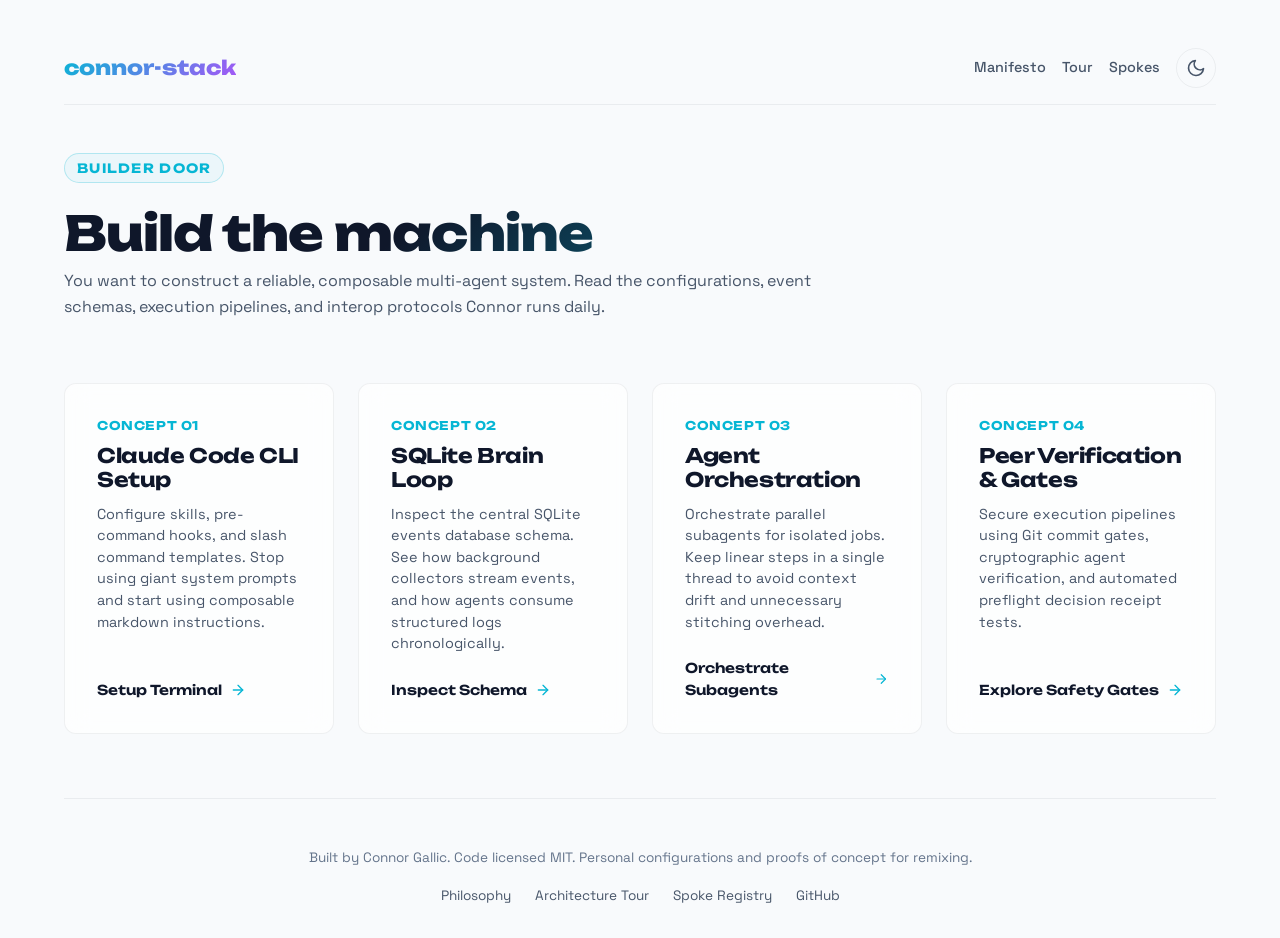
==== builder/index.html @ 99c13b55 "Build Choose-Your-Own-Adventure portal structure and setup prompts" ====
<!DOCTYPE html>
<html lang="en">
<head>
  <meta charset="UTF-8">
  <meta name="viewport" content="width=device-width, initial-scale=1.0">
  <title>connor-stack — Agent Builder Hub</title>
  <meta name="description" content="Build the machine. Explore Claude Code terminal setups, SQLite brain event loops, and subagent orchestration protocols.">
  <link rel="stylesheet" href="../index.css">
  <style>
    .builder-hero {
      margin-bottom: 4rem;
      animation: fadeIn 0.8s ease-out;
    }

    .concept-grid {
      display: grid;
      grid-template-columns: repeat(auto-fit, minmax(260px, 1fr));
      gap: 1.5rem;
      margin-bottom: 4rem;
    }

    .concept-card {
      background: var(--card-bg);
      border: 1px solid var(--card-border);
      border-radius: 12px;
      padding: 2rem;
      text-decoration: none;
      color: inherit;
      display: flex;
      flex-direction: column;
      position: relative;
      overflow: hidden;
      transition: all var(--transition-speed) var(--transition-bounce);
      backdrop-filter: blur(12px);
      -webkit-backdrop-filter: blur(12px);
    }

    .concept-card::before {
      content: '';
      position: absolute;
      top: 0;
      left: 0;
      right: 0;
      height: 2px;
      background: linear-gradient(90deg, transparent, var(--accent-cyan), transparent);
      opacity: 0;
      transition: opacity var(--transition-speed);
    }

    .concept-card:hover {
      transform: translateY(-6px);
      border-color: var(--accent-cyan);
      box-shadow: 0 15px 30px rgba(0, 0, 0, 0.1);
    }

    .concept-card:hover::before {
      opacity: 1;
    }

    .concept-num {
      font-family: var(--font-display);
      font-size: 0.75rem;
      font-weight: 700;
      color: var(--accent-cyan);
      text-transform: uppercase;
      letter-spacing: 0.05em;
      margin-bottom: 0.5rem;
    }

    .concept-title {
      font-size: 1.25rem;
      font-weight: 700;
      margin-bottom: 0.75rem;
      color: var(--text-primary);
    }

    .concept-desc {
      font-size: 0.9rem;
      color: var(--text-secondary);
      margin-bottom: 1.5rem;
      flex-grow: 1;
      line-height: 1.5;
    }

    .concept-action {
      font-family: var(--font-display);
      font-weight: 600;
      font-size: 0.85rem;
      display: flex;
      align-items: center;
      gap: 0.5rem;
      color: var(--text-primary);
      margin-top: auto;
    }

    .arrow-icon {
      transition: transform var(--transition-speed) var(--transition-bounce);
      color: var(--accent-cyan);
    }

    .concept-card:hover .arrow-icon {
      transform: translateX(4px);
    }
  </style>
</head>
<body>

  <div class="layout-container">
    <!-- Navigation bar -->
    <header class="nav-header" role="banner">
      <a href="../index.html" class="brand" id="nav-brand-link">
        <span class="brand-accent">connor-stack</span>
      </a>
      <nav class="nav-actions" role="navigation" aria-label="Main Navigation">
        <a href="../philosophy.html" class="nav-link" id="nav-philosophy-link">Manifesto</a>
        <a href="../tour.html" class="nav-link" id="nav-tour-link">Tour</a>
        <a href="../spokes.html" class="nav-link" id="nav-spokes-link">Spokes</a>
        <button class="theme-toggle-btn" id="theme-toggle-button" aria-label="Toggle color theme" title="Toggle dark/light mode">
          <svg width="20" height="20" viewBox="0 0 24 24" fill="none" stroke="currentColor" stroke-width="2" stroke-linecap="round" stroke-linejoin="round" class="theme-icon">
            <circle cx="12" cy="12" r="4"></circle>
            <path d="M12 2v2"></path>
            <path d="M12 20v2"></path>
            <path d="M5 5l1.5 1.5"></path>
            <path d="M17.5 17.5L19 19"></path>
            <path d="M2 12h2"></path>
            <path d="M20 12h2"></path>
            <path d="M5 19l1.5-1.5"></path>
            <path d="M17.5 6.5L19 5"></path>
          </svg>
        </button>
      </nav>
    </header>

    <!-- Main Content Area -->
    <main role="main">
      <section class="builder-hero" aria-labelledby="builder-heading">
        <span class="hero-tag" style="color: var(--accent-cyan); border-color: rgba(6, 182, 212, 0.25); background-color: rgba(6, 182, 212, 0.05);">Builder Door</span>
        <h1 class="hero-title" id="builder-heading" style="text-align: left; margin-bottom: 0.5rem; background: linear-gradient(135deg, var(--text-primary) 30%, var(--accent-cyan)); -webkit-background-clip: text; -webkit-text-fill-color: transparent;">Build the machine</h1>
        <p style="margin-bottom: 2rem; max-width: 800px; color: var(--text-secondary);">
          You want to construct a reliable, composable multi-agent system. Read the configurations, event schemas, execution pipelines, and interop protocols Connor runs daily.
        </p>
      </section>

      <!-- Grid of Concept Pages -->
      <section class="concept-grid" aria-label="Builder Concepts">
        
        <!-- Concept 1: Claude Code config -->
        <a href="power-user.html" class="concept-card" id="card-config-link">
          <span class="concept-num">Concept 01</span>
          <h2 class="concept-title">Claude Code CLI Setup</h2>
          <p class="concept-desc">Configure skills, pre-command hooks, and slash command templates. Stop using giant system prompts and start using composable markdown instructions.</p>
          <span class="concept-action">
            <span>Setup Terminal</span>
            <svg class="arrow-icon" width="16" height="16" viewBox="0 0 24 24" fill="none" stroke="currentColor" stroke-width="2" stroke-linecap="round" stroke-linejoin="round">
              <line x1="5" y1="12" x2="19" y2="12"></line>
              <polyline points="12 5 19 12 12 19"></polyline>
            </svg>
          </span>
        </a>

        <!-- Concept 2: Brain Loop SQLite -->
        <a href="brain-loop.html" class="concept-card" id="card-brain-link">
          <span class="concept-num">Concept 02</span>
          <h2 class="concept-title">SQLite Brain Loop</h2>
          <p class="concept-desc">Inspect the central SQLite events database schema. See how background collectors stream events, and how agents consume structured logs chronologically.</p>
          <span class="concept-action">
            <span>Inspect Schema</span>
            <svg class="arrow-icon" width="16" height="16" viewBox="0 0 24 24" fill="none" stroke="currentColor" stroke-width="2" stroke-linecap="round" stroke-linejoin="round">
              <line x1="5" y1="12" x2="19" y2="12"></line>
              <polyline points="12 5 19 12 12 19"></polyline>
            </svg>
          </span>
        </a>

        <!-- Concept 3: Orchestration flow -->
        <a href="orchestration.html" class="concept-card" id="card-orch-link">
          <span class="concept-num">Concept 03</span>
          <h2 class="concept-title">Agent Orchestration</h2>
          <p class="concept-desc">Orchestrate parallel subagents for isolated jobs. Keep linear steps in a single thread to avoid context drift and unnecessary stitching overhead.</p>
          <span class="concept-action">
            <span>Orchestrate Subagents</span>
            <svg class="arrow-icon" width="16" height="16" viewBox="0 0 24 24" fill="none" stroke="currentColor" stroke-width="2" stroke-linecap="round" stroke-linejoin="round">
              <line x1="5" y1="12" x2="19" y2="12"></line>
              <polyline points="12 5 19 12 12 19"></polyline>
            </svg>
          </span>
        </a>

        <!-- Concept 4: Peer interop safety -->
        <a href="a2a.html" class="concept-card" id="card-interop-link">
          <span class="concept-num">Concept 04</span>
          <h2 class="concept-title">Peer Verification & Gates</h2>
          <p class="concept-desc">Secure execution pipelines using Git commit gates, cryptographic agent verification, and automated preflight decision receipt tests.</p>
          <span class="concept-action">
            <span>Explore Safety Gates</span>
            <svg class="arrow-icon" width="16" height="16" viewBox="0 0 24 24" fill="none" stroke="currentColor" stroke-width="2" stroke-linecap="round" stroke-linejoin="round">
              <line x1="5" y1="12" x2="19" y2="12"></line>
              <polyline points="12 5 19 12 12 19"></polyline>
            </svg>
          </span>
        </a>

      </section>
    </main>

    <!-- Footer Area -->
    <footer class="footer" role="contentinfo">
      <p class="footer-text">Built by Connor Gallic. Code licensed MIT. Personal configurations and proofs of concept for remixing.</p>
      <div class="footer-links">
        <a href="../philosophy.html" class="footer-link">Philosophy</a>
        <a href="../tour.html" class="footer-link">Architecture Tour</a>
        <a href="../spokes.html" class="footer-link">Spoke Registry</a>
        <a href="https://github.com/cgallic/connor-stack" class="footer-link" target="_blank" rel="noopener">GitHub</a>
      </div>
    </footer>
  </div>

  <script>
    // Theme control using light-dark() CSS reactivity and color-scheme properties
    const themeBtn = document.getElementById('theme-toggle-button');
    let currentTheme = localStorage.getItem('theme');
    if (!currentTheme) {
      currentTheme = window.matchMedia('(prefers-color-scheme: light)').matches ? 'light' : 'dark';
    }
    document.documentElement.style.colorScheme = currentTheme;
    updateThemeIcon(currentTheme);
    
    themeBtn.addEventListener('click', () => {
      const isDark = document.documentElement.style.colorScheme === 'dark';
      const nextTheme = isDark ? 'light' : 'dark';
      document.documentElement.style.colorScheme = nextTheme;
      localStorage.setItem('theme', nextTheme);
      updateThemeIcon(nextTheme);
    });

    function updateThemeIcon(theme) {
      const isDark = theme === 'dark';
      themeBtn.querySelector('.theme-icon').innerHTML = isDark 
        ? `<circle cx="12" cy="12" r="4"></circle><path d="M12 2v2"></path><path d="M12 20v2"></path><path d="M5 5l1.5 1.5"></path><path d="M17.5 17.5L19 19"></path><path d="M2 12h2"></path><path d="M20 12h2"></path><path d="M5 19l1.5-1.5"></path><path d="M17.5 6.5L19 5"></path>`
        : `<path d="M21 12.79A9 9 0 1 1 11.21 3 7 7 0 0 0 21 12.79z"></path>`;
    }
  </script>
</body>
</html>
---- index.css ----
@import url('https://fonts.googleapis.com/css2?family=Space+Grotesk:wght@400;500;600;700&family=Unbounded:wght@300;400;500;600;700;800;900&display=swap');

:root {
  color-scheme: dark light;
  
  /* Palette definitions using modern color spec */
  --bg-dark: #08070b;
  --bg-light: #f8fafc;
  --text-dark: #fafafa;
  --text-light: #0f172a;
  
  --primary-glow: rgba(59, 130, 246, 0.15);
  --accent-cyan: #06b6d4;
  --accent-blue: #3b82f6;
  --accent-purple: #a855f7;
  --accent-pink: #ec4899;
  
  /* Apply light-dark() native utility */
  --background: light-dark(var(--bg-light), var(--bg-dark));
  --text-primary: light-dark(var(--text-light), var(--text-dark));
  --text-secondary: light-dark(#475569, #94a3b8);
  --text-muted: light-dark(#64748b, #64748b);
  
  --card-bg: light-dark(rgba(255, 255, 255, 0.7), rgba(13, 12, 18, 0.6));
  --card-border: light-dark(rgba(15, 23, 42, 0.06), rgba(255, 255, 255, 0.05));
  --card-border-hover: light-dark(rgba(59, 130, 246, 0.3), rgba(6, 182, 212, 0.3));
  
  --nav-bg: light-dark(rgba(241, 245, 249, 0.8), rgba(8, 7, 11, 0.7));
  
  --scrollbar-thumb: light-dark(#cbd5e1, #1e1b4b);
  --scrollbar-track: light-dark(#f1f5f9, #08070b);
  
  --code-bg: light-dark(#f1f5f9, #111019);
  --code-border: light-dark(#e2e8f0, #222035);
  
  --font-display: 'Unbounded', -apple-system, BlinkMacSystemFont, 'Segoe UI', Roboto, sans-serif;
  --font-sans: 'Space Grotesk', -apple-system, BlinkMacSystemFont, 'Segoe UI', Roboto, sans-serif;
  
  --transition-speed: 0.3s;
  --transition-bounce: cubic-bezier(0.34, 1.56, 0.64, 1);
}

/* Reset and base configurations */
* {
  box-sizing: border-box;
  margin: 0;
  padding: 0;
}

html {
  scroll-behavior: smooth;
  height: 100%;
}

body {
  background-color: var(--background);
  color: var(--text-primary);
  font-family: var(--font-sans);
  line-height: 1.6;
  min-height: 100%;
  overflow-x: hidden;
  transition: background-color var(--transition-speed) ease, color var(--transition-speed) ease;
}

/* Scrollbar customization */
body {
  scrollbar-color: var(--scrollbar-thumb) var(--scrollbar-track);
  scrollbar-width: thin;
}

::-webkit-scrollbar {
  width: 8px;
  height: 8px;
}

::-webkit-scrollbar-track {
  background: var(--scrollbar-track);
}

::-webkit-scrollbar-thumb {
  background: var(--scrollbar-thumb);
  border-radius: 4px;
}

/* Typography styles matching voice rules (no visual clutter, clean weights) */
h1, h2, h3, h4, h5, h6 {
  font-family: var(--font-display);
  font-weight: 700;
  letter-spacing: -0.02em;
  line-height: 1.2;
}

p {
  font-weight: 400;
  color: var(--text-secondary);
}

/* Selection highlight */
::selection {
  background-color: rgba(6, 182, 212, 0.25);
  color: inherit;
}

/* Main Layout Grid */
.layout-container {
  max-width: 1200px;
  margin: 0 auto;
  padding: 2rem 1.5rem;
  display: flex;
  flex-direction: column;
  min-height: 100vh;
}

/* Navigation bar */
.nav-header {
  display: flex;
  justify-content: space-between;
  align-items: center;
  padding: 1rem 0;
  margin-bottom: 3rem;
  border-bottom: 1px solid var(--card-border);
}

.brand {
  font-family: var(--font-display);
  font-size: 1.25rem;
  font-weight: 800;
  text-decoration: none;
  color: var(--text-primary);
  display: flex;
  align-items: center;
  gap: 0.5rem;
}

.brand-accent {
  background: linear-gradient(135deg, var(--accent-cyan), var(--accent-purple));
  -webkit-background-clip: text;
  -webkit-text-fill-color: transparent;
}

.nav-actions {
  display: flex;
  align-items: center;
  gap: 1rem;
}

.nav-link {
  text-decoration: none;
  color: var(--text-secondary);
  font-size: 0.9rem;
  font-weight: 500;
  transition: color var(--transition-speed) ease;
}

.nav-link:hover {
  color: var(--text-primary);
}

/* Theme Toggle Button */
.theme-toggle-btn {
  background: none;
  border: 1px solid var(--card-border);
  border-radius: 9999px;
  width: 40px;
  height: 40px;
  cursor: pointer;
  display: flex;
  align-items: center;
  justify-content: center;
  color: var(--text-secondary);
  transition: all var(--transition-speed) ease;
}

.theme-toggle-btn:hover {
  border-color: var(--accent-cyan);
  color: var(--text-primary);
  box-shadow: 0 0 10px rgba(6, 182, 212, 0.15);
}

/* Hero Section */
.hero {
  text-align: center;
  margin-bottom: 4rem;
  animation: fadeIn 0.8s ease-out;
}

.hero-tag {
  display: inline-block;
  font-family: var(--font-display);
  font-size: 0.8rem;
  font-weight: 700;
  text-transform: uppercase;
  letter-spacing: 0.1em;
  padding: 0.25rem 0.75rem;
  border: 1px solid rgba(6, 182, 212, 0.25);
  border-radius: 9999px;
  color: var(--accent-cyan);
  background-color: rgba(6, 182, 212, 0.05);
  margin-bottom: 1.5rem;
}

.hero-title {
  font-size: 3rem;
  font-weight: 800;
  margin-bottom: 1rem;
  line-height: 1.1;
  background: linear-gradient(135deg, var(--text-primary) 30%, var(--text-secondary));
  -webkit-background-clip: text;
  -webkit-text-fill-color: transparent;
}

.hero-subtitle {
  font-size: 1.25rem;
  max-width: 600px;
  margin: 0 auto;
  color: var(--text-secondary);
}

/* Media Video Section */
.video-showcase {
  margin-bottom: 5rem;
  animation: fadeIn 1s ease-out;
}

.video-wrapper {
  position: relative;
  width: 100%;
  max-width: 800px;
  margin: 0 auto;
  aspect-ratio: 16/9;
  border-radius: 12px;
  overflow: hidden;
  background: var(--card-bg);
  border: 1px solid var(--card-border);
  box-shadow: 0 20px 40px rgba(0, 0, 0, 0.2);
}

.video-placeholder {
  position: absolute;
  inset: 0;
  display: flex;
  flex-direction: column;
  align-items: center;
  justify-content: center;
  text-align: center;
  background: radial-gradient(circle at center, rgba(13, 12, 18, 0.8) 0%, rgba(8, 7, 11, 0.95) 100%);
  padding: 2rem;
  z-index: 2;
  transition: opacity var(--transition-speed) ease;
}

.video-placeholder-title {
  font-size: 1.5rem;
  font-weight: 700;
  margin-bottom: 0.5rem;
  color: var(--text-dark);
}

.video-placeholder-desc {
  font-size: 0.95rem;
  color: var(--text-secondary);
  max-width: 400px;
  margin-bottom: 2rem;
}

.play-trigger {
  background: linear-gradient(135deg, var(--accent-cyan), var(--accent-blue));
  border: none;
  border-radius: 9999px;
  padding: 1rem 2rem;
  font-family: var(--font-display);
  font-size: 0.95rem;
  font-weight: 700;
  color: #ffffff;
  cursor: pointer;
  display: flex;
  align-items: center;
  gap: 0.75rem;
  box-shadow: 0 10px 25px rgba(6, 182, 212, 0.3);
  transition: all var(--transition-speed) var(--transition-bounce);
}

.play-trigger:hover {
  transform: scale(1.05);
  box-shadow: 0 15px 30px rgba(6, 182, 212, 0.4);
}

.play-icon {
  width: 0;
  height: 0;
  border-top: 6px solid transparent;
  border-bottom: 6px solid transparent;
  border-left: 10px solid #ffffff;
}

/* Card Doors Grid */
.doors-grid {
  display: grid;
  grid-template-columns: repeat(auto-fit, minmax(320px, 1fr));
  gap: 2rem;
  margin-bottom: 5rem;
}

.door-card {
  background: var(--card-bg);
  border: 1px solid var(--card-border);
  border-radius: 12px;
  padding: 2.5rem 2rem;
  text-decoration: none;
  color: inherit;
  display: flex;
  flex-direction: column;
  position: relative;
  overflow: hidden;
  transition: all var(--transition-speed) var(--transition-bounce);
  backdrop-filter: blur(12px);
  -webkit-backdrop-filter: blur(12px);
}

.door-card::before {
  content: '';
  position: absolute;
  top: 0;
  left: 0;
  right: 0;
  height: 2px;
  background: linear-gradient(90deg, transparent, transparent);
  transition: background var(--transition-speed) ease;
}

.door-card:hover {
  transform: translateY(-6px);
  border-color: var(--card-border-hover);
  box-shadow: 0 15px 30px rgba(8, 7, 11, 0.15), 0 0 20px rgba(6, 182, 212, 0.05);
}

.door-card.marketer:hover::before {
  background: linear-gradient(90deg, transparent, var(--accent-pink), transparent);
}

.door-card.builder:hover::before {
  background: linear-gradient(90deg, transparent, var(--accent-cyan), transparent);
}

.door-card.curious:hover::before {
  background: linear-gradient(90deg, transparent, var(--accent-purple), transparent);
}

.door-icon-wrapper {
  width: 48px;
  height: 48px;
  border-radius: 8px;
  display: flex;
  align-items: center;
  justify-content: center;
  margin-bottom: 1.5rem;
  background-color: rgba(255, 255, 255, 0.03);
  border: 1px solid var(--card-border);
}

.door-card.marketer .door-icon-wrapper {
  color: var(--accent-pink);
  background-color: rgba(236, 72, 153, 0.05);
  border-color: rgba(236, 72, 153, 0.1);
}

.door-card.builder .door-icon-wrapper {
  color: var(--accent-cyan);
  background-color: rgba(6, 182, 212, 0.05);
  border-color: rgba(6, 182, 212, 0.1);
}

.door-card.curious .door-icon-wrapper {
  color: var(--accent-purple);
  background-color: rgba(168, 85, 247, 0.05);
  border-color: rgba(168, 85, 247, 0.1);
}

.door-title {
  font-size: 1.5rem;
  font-weight: 700;
  margin-bottom: 0.75rem;
  color: var(--text-primary);
  display: flex;
  align-items: center;
  justify-content: space-between;
}

.door-meta {
  font-size: 0.8rem;
  text-transform: uppercase;
  letter-spacing: 0.05em;
  font-weight: 600;
  margin-bottom: 0.25rem;
}

.door-card.marketer .door-meta { color: var(--accent-pink); }
.door-card.builder .door-meta { color: var(--accent-cyan); }
.door-card.curious .door-meta { color: var(--accent-purple); }

.door-desc {
  font-size: 0.95rem;
  color: var(--text-secondary);
  margin-bottom: 2rem;
  flex-grow: 1;
}

.door-action {
  font-family: var(--font-display);
  font-weight: 600;
  font-size: 0.9rem;
  display: flex;
  align-items: center;
  gap: 0.5rem;
  color: var(--text-primary);
}

.arrow-icon {
  transition: transform var(--transition-speed) var(--transition-bounce);
}

.door-card:hover .arrow-icon {
  transform: translateX(4px);
}

/* Footer rules */
.footer {
  margin-top: auto;
  padding-top: 3rem;
  border-top: 1px solid var(--card-border);
  text-align: center;
}

.footer-text {
  font-size: 0.85rem;
  color: var(--text-muted);
}

.footer-links {
  display: flex;
  justify-content: center;
  gap: 1.5rem;
  margin-top: 1rem;
}

.footer-link {
  text-decoration: none;
  font-size: 0.85rem;
  color: var(--text-secondary);
  transition: color var(--transition-speed) ease;
}

.footer-link:hover {
  color: var(--text-primary);
}

/* Keyframes animations */
@keyframes fadeIn {
  from {
    opacity: 0;
    transform: translateY(10px);
  }
  to {
    opacity: 1;
    transform: translateY(0);
  }
}

/* Responsive breakdowns */
@media (max-width: 768px) {
  .hero-title {
    font-size: 2.25rem;
  }
  
  .hero-subtitle {
    font-size: 1.1rem;
  }
  
  .doors-grid {
    grid-template-columns: 1fr;
  }
}
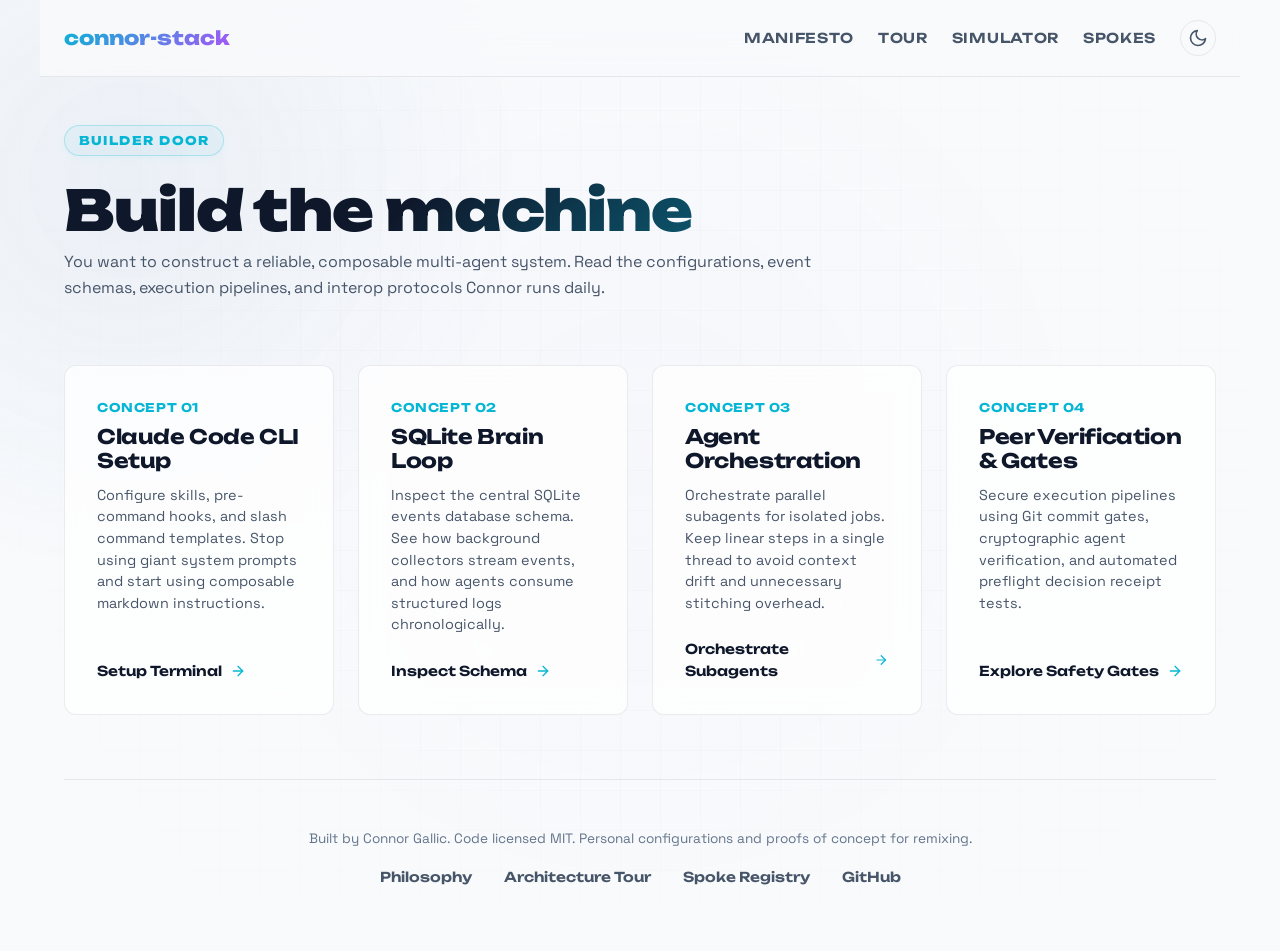
==== commit f35324cf: "feat: implement interactive hacking console, audio synthesizer, matrix canvas, mouse-glow tracking, " ====
--- a/builder/index.html
+++ b/builder/index.html
@@ -114,6 +114,7 @@
       <nav class="nav-actions" role="navigation" aria-label="Main Navigation">
         <a href="../philosophy.html" class="nav-link" id="nav-philosophy-link">Manifesto</a>
         <a href="../tour.html" class="nav-link" id="nav-tour-link">Tour</a>
+        <a href="../cmo-simulator.html" class="nav-link" id="nav-simulator-link">Simulator</a>
         <a href="../spokes.html" class="nav-link" id="nav-spokes-link">Spokes</a>
         <button class="theme-toggle-btn" id="theme-toggle-button" aria-label="Toggle color theme" title="Toggle dark/light mode">
           <svg width="20" height="20" viewBox="0 0 24 24" fill="none" stroke="currentColor" stroke-width="2" stroke-linecap="round" stroke-linejoin="round" class="theme-icon">
--- a/index.css
+++ b/index.css
@@ -1,12 +1,12 @@
-@import url('https://fonts.googleapis.com/css2?family=Space+Grotesk:wght@400;500;600;700&family=Unbounded:wght@300;400;500;600;700;800;900&display=swap');
+@import url('https://fonts.googleapis.com/css2?family=Space+Grotesk:wght@400;500;600;700&family=Unbounded:wght@300;400;500;600;700;800;900&family=Space+Mono:wght@400;700&display=swap');
 
 :root {
   color-scheme: dark light;
   
   /* Palette definitions using modern color spec */
-  --bg-dark: #08070b;
+  --bg-dark: #07060a;
   --bg-light: #f8fafc;
-  --text-dark: #fafafa;
+  --text-dark: #fcfcfd;
   --text-light: #0f172a;
   
   --primary-glow: rgba(59, 130, 246, 0.15);
@@ -21,20 +21,21 @@
   --text-secondary: light-dark(#475569, #94a3b8);
   --text-muted: light-dark(#64748b, #64748b);
   
-  --card-bg: light-dark(rgba(255, 255, 255, 0.7), rgba(13, 12, 18, 0.6));
-  --card-border: light-dark(rgba(15, 23, 42, 0.06), rgba(255, 255, 255, 0.05));
-  --card-border-hover: light-dark(rgba(59, 130, 246, 0.3), rgba(6, 182, 212, 0.3));
-  
-  --nav-bg: light-dark(rgba(241, 245, 249, 0.8), rgba(8, 7, 11, 0.7));
+  --card-bg: light-dark(rgba(255, 255, 255, 0.75), rgba(13, 12, 19, 0.45));
+  --card-border: light-dark(rgba(15, 23, 42, 0.08), rgba(255, 255, 255, 0.08));
+  --card-border-hover: light-dark(rgba(6, 182, 212, 0.4), rgba(6, 182, 212, 0.4));
+  
+  --nav-bg: light-dark(rgba(248, 250, 252, 0.85), rgba(7, 6, 10, 0.75));
   
   --scrollbar-thumb: light-dark(#cbd5e1, #1e1b4b);
-  --scrollbar-track: light-dark(#f1f5f9, #08070b);
-  
-  --code-bg: light-dark(#f1f5f9, #111019);
-  --code-border: light-dark(#e2e8f0, #222035);
+  --scrollbar-track: light-dark(#f1f5f9, #07060a);
+  
+  --code-bg: light-dark(#f1f5f9, #11101a);
+  --code-border: light-dark(#e2e8f0, #222036);
   
   --font-display: 'Unbounded', -apple-system, BlinkMacSystemFont, 'Segoe UI', Roboto, sans-serif;
   --font-sans: 'Space Grotesk', -apple-system, BlinkMacSystemFont, 'Segoe UI', Roboto, sans-serif;
+  --font-mono: 'Space Mono', 'Courier New', Courier, monospace;
   
   --transition-speed: 0.3s;
   --transition-bounce: cubic-bezier(0.34, 1.56, 0.64, 1);
@@ -59,7 +60,36 @@
   line-height: 1.6;
   min-height: 100%;
   overflow-x: hidden;
+  position: relative;
   transition: background-color var(--transition-speed) ease, color var(--transition-speed) ease;
+}
+
+/* Grid & glow backdrops */
+body::before {
+  content: '';
+  position: fixed;
+  inset: 0;
+  background: 
+    radial-gradient(circle 800px at var(--mouse-x, 10%) var(--mouse-y, 20%), light-dark(rgba(6, 182, 212, 0.05), rgba(6, 182, 212, 0.12)) 0%, transparent 50%),
+    radial-gradient(circle 800px at calc(100% - var(--mouse-x, 90%)) calc(100% - var(--mouse-y, 80%)), light-dark(rgba(236, 72, 153, 0.04), rgba(236, 72, 153, 0.1)) 0%, transparent 50%),
+    radial-gradient(circle at 50% 50%, light-dark(rgba(168, 85, 247, 0.02), rgba(168, 85, 247, 0.04)) 0%, transparent 60%);
+  z-index: -2;
+  pointer-events: none;
+}
+
+body::after {
+  content: '';
+  position: fixed;
+  inset: 0;
+  background-image: 
+    linear-gradient(light-dark(rgba(15, 23, 42, 0.015), rgba(255, 255, 255, 0.015)) 1px, transparent 1px),
+    linear-gradient(90deg, light-dark(rgba(15, 23, 42, 0.015), rgba(255, 255, 255, 0.015)) 1px, transparent 1px);
+  background-size: 40px 40px;
+  background-position: center;
+  z-index: -1;
+  pointer-events: none;
+  mask-image: radial-gradient(circle at 50% 50%, rgba(0,0,0,1) 40%, rgba(0,0,0,0.1) 95%);
+  -webkit-mask-image: radial-gradient(circle at 50% 50%, rgba(0,0,0,1) 40%, rgba(0,0,0,0.1) 95%);
 }
 
 /* Scrollbar customization */
@@ -82,7 +112,7 @@
   border-radius: 4px;
 }
 
-/* Typography styles matching voice rules (no visual clutter, clean weights) */
+/* Typography */
 h1, h2, h3, h4, h5, h6 {
   font-family: var(--font-display);
   font-weight: 700;
@@ -101,29 +131,40 @@
   color: inherit;
 }
 
-/* Main Layout Grid */
+/* Layout */
 .layout-container {
   max-width: 1200px;
   margin: 0 auto;
-  padding: 2rem 1.5rem;
+  padding: 0 1.5rem 4rem 1.5rem;
   display: flex;
   flex-direction: column;
   min-height: 100vh;
 }
 
-/* Navigation bar */
+/* Sticky Navigation bar */
 .nav-header {
+  position: sticky;
+  top: 0;
   display: flex;
   justify-content: space-between;
   align-items: center;
-  padding: 1rem 0;
-  margin-bottom: 3rem;
+  padding: 1.25rem 1.5rem;
+  margin: 0 -1.5rem 3rem -1.5rem;
+  background: var(--nav-bg);
+  backdrop-filter: blur(20px);
+  -webkit-backdrop-filter: blur(20px);
   border-bottom: 1px solid var(--card-border);
+  z-index: 100;
+  transition: border-color var(--transition-speed);
+}
+
+.nav-header:hover {
+  border-color: rgba(6, 182, 212, 0.2);
 }
 
 .brand {
   font-family: var(--font-display);
-  font-size: 1.25rem;
+  font-size: 1.2rem;
   font-weight: 800;
   text-decoration: none;
   color: var(--text-primary);
@@ -141,19 +182,22 @@
 .nav-actions {
   display: flex;
   align-items: center;
-  gap: 1rem;
+  gap: 1.5rem;
 }
 
 .nav-link {
   text-decoration: none;
   color: var(--text-secondary);
-  font-size: 0.9rem;
-  font-weight: 500;
+  font-size: 0.85rem;
+  font-weight: 600;
+  font-family: var(--font-display);
+  text-transform: uppercase;
+  letter-spacing: 0.05em;
   transition: color var(--transition-speed) ease;
 }
 
-.nav-link:hover {
-  color: var(--text-primary);
+.nav-link:hover, .nav-link.active {
+  color: var(--accent-cyan);
 }
 
 /* Theme Toggle Button */
@@ -161,8 +205,8 @@
   background: none;
   border: 1px solid var(--card-border);
   border-radius: 9999px;
-  width: 40px;
-  height: 40px;
+  width: 36px;
+  height: 36px;
   cursor: pointer;
   display: flex;
   align-items: center;
@@ -174,12 +218,13 @@
 .theme-toggle-btn:hover {
   border-color: var(--accent-cyan);
   color: var(--text-primary);
-  box-shadow: 0 0 10px rgba(6, 182, 212, 0.15);
+  box-shadow: 0 0 12px rgba(6, 182, 212, 0.2);
 }
 
 /* Hero Section */
 .hero {
   text-align: center;
+  margin-top: 1rem;
   margin-bottom: 4rem;
   animation: fadeIn 0.8s ease-out;
 }
@@ -187,113 +232,38 @@
 .hero-tag {
   display: inline-block;
   font-family: var(--font-display);
-  font-size: 0.8rem;
-  font-weight: 700;
+  font-size: 0.75rem;
+  font-weight: 800;
   text-transform: uppercase;
-  letter-spacing: 0.1em;
-  padding: 0.25rem 0.75rem;
-  border: 1px solid rgba(6, 182, 212, 0.25);
+  letter-spacing: 0.12em;
+  padding: 0.3rem 0.85rem;
+  border: 1px solid rgba(6, 182, 212, 0.2);
   border-radius: 9999px;
   color: var(--accent-cyan);
-  background-color: rgba(6, 182, 212, 0.05);
+  background-color: rgba(6, 182, 212, 0.04);
   margin-bottom: 1.5rem;
+  box-shadow: 0 2px 10px rgba(6, 182, 212, 0.05);
 }
 
 .hero-title {
-  font-size: 3rem;
-  font-weight: 800;
-  margin-bottom: 1rem;
+  font-size: 3.5rem;
+  font-weight: 900;
+  margin-bottom: 1.25rem;
   line-height: 1.1;
-  background: linear-gradient(135deg, var(--text-primary) 30%, var(--text-secondary));
+  background: linear-gradient(135deg, var(--text-primary) 40%, var(--text-secondary));
   -webkit-background-clip: text;
   -webkit-text-fill-color: transparent;
 }
 
 .hero-subtitle {
-  font-size: 1.25rem;
-  max-width: 600px;
+  font-size: 1.2rem;
+  max-width: 680px;
   margin: 0 auto;
   color: var(--text-secondary);
-}
-
-/* Media Video Section */
-.video-showcase {
-  margin-bottom: 5rem;
-  animation: fadeIn 1s ease-out;
-}
-
-.video-wrapper {
-  position: relative;
-  width: 100%;
-  max-width: 800px;
-  margin: 0 auto;
-  aspect-ratio: 16/9;
-  border-radius: 12px;
-  overflow: hidden;
-  background: var(--card-bg);
-  border: 1px solid var(--card-border);
-  box-shadow: 0 20px 40px rgba(0, 0, 0, 0.2);
-}
-
-.video-placeholder {
-  position: absolute;
-  inset: 0;
-  display: flex;
-  flex-direction: column;
-  align-items: center;
-  justify-content: center;
-  text-align: center;
-  background: radial-gradient(circle at center, rgba(13, 12, 18, 0.8) 0%, rgba(8, 7, 11, 0.95) 100%);
-  padding: 2rem;
-  z-index: 2;
-  transition: opacity var(--transition-speed) ease;
-}
-
-.video-placeholder-title {
-  font-size: 1.5rem;
-  font-weight: 700;
-  margin-bottom: 0.5rem;
-  color: var(--text-dark);
-}
-
-.video-placeholder-desc {
-  font-size: 0.95rem;
-  color: var(--text-secondary);
-  max-width: 400px;
-  margin-bottom: 2rem;
-}
-
-.play-trigger {
-  background: linear-gradient(135deg, var(--accent-cyan), var(--accent-blue));
-  border: none;
-  border-radius: 9999px;
-  padding: 1rem 2rem;
-  font-family: var(--font-display);
-  font-size: 0.95rem;
-  font-weight: 700;
-  color: #ffffff;
-  cursor: pointer;
-  display: flex;
-  align-items: center;
-  gap: 0.75rem;
-  box-shadow: 0 10px 25px rgba(6, 182, 212, 0.3);
-  transition: all var(--transition-speed) var(--transition-bounce);
-}
-
-.play-trigger:hover {
-  transform: scale(1.05);
-  box-shadow: 0 15px 30px rgba(6, 182, 212, 0.4);
-}
-
-.play-icon {
-  width: 0;
-  height: 0;
-  border-top: 6px solid transparent;
-  border-bottom: 6px solid transparent;
-  border-left: 10px solid #ffffff;
-}
-
-/* Card Doors Grid */
+  line-height: 1.6;
+}
+
+/* Doors Grid */
 .doors-grid {
   display: grid;
   grid-template-columns: repeat(auto-fit, minmax(320px, 1fr));
@@ -304,7 +274,7 @@
 .door-card {
   background: var(--card-bg);
   border: 1px solid var(--card-border);
-  border-radius: 12px;
+  border-radius: 16px;
   padding: 2.5rem 2rem;
   text-decoration: none;
   color: inherit;
@@ -313,8 +283,9 @@
   position: relative;
   overflow: hidden;
   transition: all var(--transition-speed) var(--transition-bounce);
-  backdrop-filter: blur(12px);
-  -webkit-backdrop-filter: blur(12px);
+  backdrop-filter: blur(16px);
+  -webkit-backdrop-filter: blur(16px);
+  box-shadow: 0 4px 30px rgba(0, 0, 0, 0.03);
 }
 
 .door-card::before {
@@ -331,7 +302,7 @@
 .door-card:hover {
   transform: translateY(-6px);
   border-color: var(--card-border-hover);
-  box-shadow: 0 15px 30px rgba(8, 7, 11, 0.15), 0 0 20px rgba(6, 182, 212, 0.05);
+  box-shadow: 0 20px 40px rgba(0, 0, 0, 0.15), 0 0 30px rgba(6, 182, 212, 0.05);
 }
 
 .door-card.marketer:hover::before {
@@ -349,7 +320,7 @@
 .door-icon-wrapper {
   width: 48px;
   height: 48px;
-  border-radius: 8px;
+  border-radius: 10px;
   display: flex;
   align-items: center;
   justify-content: center;
@@ -377,20 +348,17 @@
 }
 
 .door-title {
-  font-size: 1.5rem;
+  font-size: 1.45rem;
   font-weight: 700;
   margin-bottom: 0.75rem;
   color: var(--text-primary);
-  display: flex;
-  align-items: center;
-  justify-content: space-between;
 }
 
 .door-meta {
   font-size: 0.8rem;
   text-transform: uppercase;
-  letter-spacing: 0.05em;
-  font-weight: 600;
+  letter-spacing: 0.08em;
+  font-weight: 700;
   margin-bottom: 0.25rem;
 }
 
@@ -407,12 +375,15 @@
 
 .door-action {
   font-family: var(--font-display);
-  font-weight: 600;
-  font-size: 0.9rem;
+  font-weight: 700;
+  font-size: 0.85rem;
+  text-transform: uppercase;
+  letter-spacing: 0.05em;
   display: flex;
   align-items: center;
   gap: 0.5rem;
   color: var(--text-primary);
+  margin-top: auto;
 }
 
 .arrow-icon {
@@ -423,7 +394,80 @@
   transform: translateX(4px);
 }
 
-/* Footer rules */
+/* Premium Terminal Widget */
+.terminal-window {
+  background: #09080d;
+  border: 1px solid var(--code-border);
+  border-radius: 12px;
+  overflow: hidden;
+  box-shadow: 0 20px 45px rgba(0, 0, 0, 0.4);
+  font-family: var(--font-mono);
+}
+
+.terminal-header {
+  background: rgba(21, 20, 29, 0.8);
+  padding: 0.75rem 1.25rem;
+  display: flex;
+  justify-content: space-between;
+  align-items: center;
+  border-bottom: 1px solid var(--code-border);
+}
+
+.terminal-dots {
+  display: flex;
+  gap: 0.45rem;
+}
+
+.terminal-dot {
+  width: 10px;
+  height: 10px;
+  border-radius: 9999px;
+}
+.terminal-dot.red { background: #ef4444; }
+.terminal-dot.yellow { background: #eab308; }
+.terminal-dot.green { background: #22c55e; }
+
+.terminal-title {
+  font-family: var(--font-sans);
+  font-size: 0.75rem;
+  color: var(--text-secondary);
+  font-weight: 600;
+}
+
+.terminal-body {
+  padding: 1.25rem;
+  font-size: 0.85rem;
+  line-height: 1.5;
+  color: #cbd5e1;
+}
+
+/* Reusable glow or pulsing status indicator */
+.pulse-indicator {
+  display: inline-block;
+  width: 8px;
+  height: 8px;
+  border-radius: 9999px;
+  background-color: #22c55e;
+  box-shadow: 0 0 8px #22c55e;
+  animation: pulseGlow 2s infinite;
+}
+
+@keyframes pulseGlow {
+  0% {
+    transform: scale(0.95);
+    box-shadow: 0 0 0 0 rgba(34, 197, 94, 0.7);
+  }
+  70% {
+    transform: scale(1);
+    box-shadow: 0 0 0 6px rgba(34, 197, 94, 0);
+  }
+  100% {
+    transform: scale(0.95);
+    box-shadow: 0 0 0 0 rgba(34, 197, 94, 0);
+  }
+}
+
+/* Footer Section */
 .footer {
   margin-top: auto;
   padding-top: 3rem;
@@ -439,7 +483,7 @@
 .footer-links {
   display: flex;
   justify-content: center;
-  gap: 1.5rem;
+  gap: 2rem;
   margin-top: 1rem;
 }
 
@@ -447,6 +491,8 @@
   text-decoration: none;
   font-size: 0.85rem;
   color: var(--text-secondary);
+  font-family: var(--font-display);
+  font-weight: 600;
   transition: color var(--transition-speed) ease;
 }
 
@@ -454,7 +500,7 @@
   color: var(--text-primary);
 }
 
-/* Keyframes animations */
+/* General keyframes */
 @keyframes fadeIn {
   from {
     opacity: 0;
@@ -469,14 +515,102 @@
 /* Responsive breakdowns */
 @media (max-width: 768px) {
   .hero-title {
-    font-size: 2.25rem;
+    font-size: 2.5rem;
   }
   
   .hero-subtitle {
     font-size: 1.1rem;
   }
   
+  .nav-header {
+    flex-direction: column;
+    gap: 1rem;
+    padding: 1rem;
+    margin-bottom: 2rem;
+  }
+
+  .nav-actions {
+    width: 100%;
+    justify-content: center;
+    flex-wrap: wrap;
+    gap: 1rem;
+  }
+  
   .doors-grid {
     grid-template-columns: 1fr;
   }
 }
+
+/* Premium Card Mouse Hover Glow Effects */
+.door-card, .concept-card, .status-panel, .control-panel, .diagram-panel, .details-card, .info-card, .pipeline-panel, .spoke-card {
+  position: relative;
+  overflow: hidden;
+}
+
+.door-card::after, .concept-card::after, .status-panel::after, .control-panel::after, .diagram-panel::after, .details-card::after, .info-card::after, .pipeline-panel::after, .spoke-card::after {
+  content: '';
+  position: absolute;
+  inset: 0;
+  background: radial-gradient(350px circle at var(--card-mouse-x, 50%) var(--card-mouse-y, 50%), light-dark(rgba(6, 182, 212, 0.08), rgba(6, 182, 212, 0.15)), transparent 50%);
+  z-index: 1;
+  pointer-events: none;
+  opacity: 0;
+  transition: opacity 0.4s ease;
+  border-radius: inherit;
+}
+
+.door-card:hover::after, .concept-card:hover::after, .status-panel:hover::after, .control-panel:hover::after, .diagram-panel:hover::after, .details-card:hover::after, .info-card:hover::after, .pipeline-panel:hover::after, .spoke-card:hover::after {
+  opacity: 1;
+}
+
+/* Make sure inner interactive items are above the hover glow overlay */
+.door-card *, .concept-card *, .status-panel *, .control-panel *, .diagram-panel *, .details-card *, .info-card *, .pipeline-panel *, .spoke-card * {
+  position: relative;
+  z-index: 2;
+}
+
+/* Matrix Digital Rain Canvas Overlay */
+.matrix-canvas-container {
+  position: absolute;
+  top: 0;
+  left: 0;
+  width: 100%;
+  height: 100%;
+  pointer-events: none;
+  z-index: 1;
+  opacity: 0;
+  transition: opacity 1s ease;
+}
+
+.matrix-canvas-container.active {
+  opacity: 0.18;
+}
+
+.matrix-canvas-container canvas {
+  width: 100%;
+  height: 100%;
+  display: block;
+}
+
+/* Interactive terminal text inputs */
+.terminal-input-container {
+  display: flex;
+  align-items: center;
+  gap: 0.5rem;
+  margin-top: 0.75rem;
+  border-top: 1px dashed rgba(255, 255, 255, 0.1);
+  padding-top: 0.75rem;
+}
+
+.terminal-text-input {
+  background: transparent !important;
+  border: none !important;
+  outline: none !important;
+  color: var(--text-primary) !important;
+  font-family: var(--font-mono) !important;
+  font-size: 0.8rem !important;
+  flex-grow: 1 !important;
+  padding: 0 !important;
+  margin: 0 !important;
+  box-shadow: none !important;
+}
